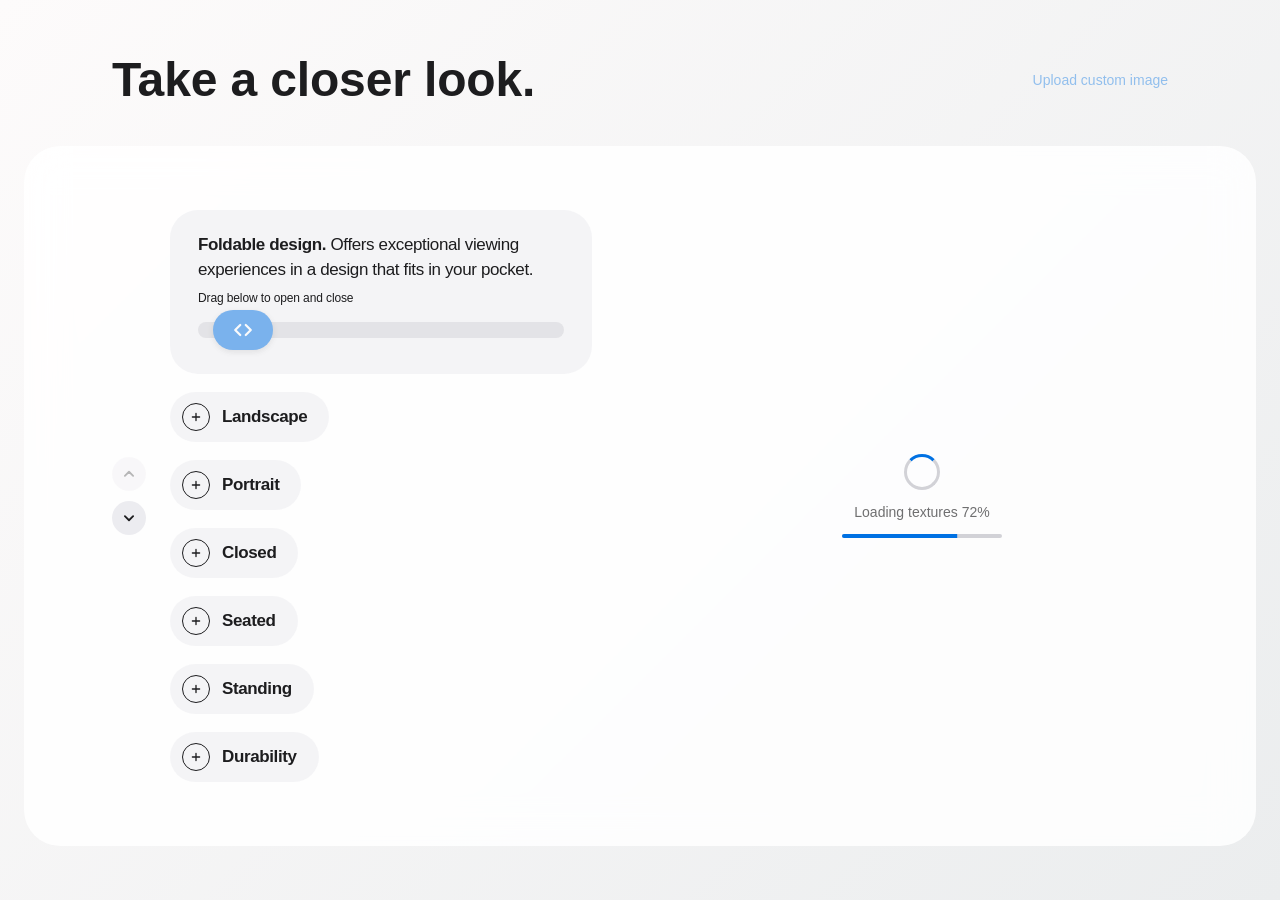
==== duo/index.html @ d58dbded "Banana Store with the iPhone Duo showcase - Store page with liquid glass buttons and a glass navbar " ====
<!doctype html>
<html lang="en">
  <head>
    <meta charset="utf-8" />
    <meta name="viewport" content="width=device-width, initial-scale=1, viewport-fit=cover" />
    <meta name="description" content="An interactive WebGL preview of a book-fold handset, built with TypeScript and three.js." />
    <meta name="color-scheme" content="light" />
    <title>iPhone Duo - Banana Store</title>
    <link rel="icon" href="./favicon.ico" />
    <link rel="apple-touch-icon" href="./favicon.ico" />
    <!-- Start the largest download early, at low priority so it never holds up the page, styles or menu. -->
    <link rel="preload" href="./assets/iPhone_Duo_Render.usdc" as="fetch" crossorigin fetchpriority="low" />
    <script type="module" crossorigin src="./assets/main-BdEQKyf-.js"></script>
    <link rel="modulepreload" crossorigin href="./assets/modulepreload-polyfill-B5Qt9EMX.js">
    <link rel="stylesheet" crossorigin href="./assets/main-D3qD_2T2.css">
  </head>
  <body>
    <div id="notice" class="notice" role="status" aria-live="polite" hidden></div>
    <main class="page">
      <div class="page-header">
        <h1 class="page-title">Take a closer look.</h1>
        <div class="upload-row">
          <button
            type="button"
            id="reset-upload"
            class="reset-button"
            aria-label="Reset to default image"
            title="Reset to default image"
            hidden
          >
            <svg viewBox="0 0 24 24" aria-hidden="true">
              <path d="M4.5 12a7.5 7.5 0 1 0 2.2-5.3" />
              <path d="M4.5 4.5v4h4" />
            </svg>
          </button>
          <button type="button" id="upload" class="upload-button" disabled>Upload custom image</button>
        </div>
      </div>

      <section class="viewer" aria-label="Foldable design">
        <div
          id="stage"
          class="stage"
          role="img"
          aria-label="3D model of the device. Drag to rotate and scroll to zoom."
        ></div>

        <div
          id="loader"
          class="loader"
          role="progressbar"
          aria-label="Loading 3D model"
          aria-busy="true"
          aria-valuemin="0"
          aria-valuemax="100"
          aria-valuenow="0"
        >
          <span class="loader-spinner" aria-hidden="true"></span>
          <span class="loader-label">Loading 3D model</span>
          <span class="loader-track" aria-hidden="true"><span class="loader-bar"></span></span>
        </div>

        <div class="highlights" id="highlights">
          <div class="highlight-sheet is-collapsed" id="highlight-sheet" aria-live="polite"></div>
          <div class="highlight-steps">
            <button type="button" id="previous-highlight" class="step-button" aria-label="Previous highlight">
              <svg viewBox="0 0 24 24" aria-hidden="true"><path d="m6.5 14.5 5.5-5.5 5.5 5.5" /></svg>
            </button>
            <button type="button" id="next-highlight" class="step-button" aria-label="Next highlight">
              <svg viewBox="0 0 24 24" aria-hidden="true"><path d="m6.5 9.5 5.5 5.5 5.5-5.5" /></svg>
            </button>
          </div>
          <ul class="highlight-list" id="highlight-list"></ul>
        </div>


        <input id="upload-file" type="file" accept="image/*" hidden />
      </section>
    </main>
  </body>
</html>
---- duo/assets/main-D3qD_2T2.css ----
:root{--page: linear-gradient(135deg, #fdfbfb 0%, #ebedee 100%);--surface: rgba(255, 255, 255, .85);--panel: rgba(240, 240, 242, .7);--text: #1d1d1f;--muted: rgba(29, 29, 31, .64);--track: #d2d2d7;--accent: #0071e3;--control: rgba(232, 232, 237, .8);--control-hover: rgba(220, 220, 225, .9);--rail-left: 88px;--rail-width: 422px;--ease-out: cubic-bezier(.32, .72, 0, 1);color-scheme:light;font-family:-apple-system,BlinkMacSystemFont,SF Pro Text,Helvetica Neue,Helvetica,Arial,sans-serif;font-synthesis:none;-webkit-font-smoothing:antialiased;color:var(--text);background:var(--page)}*{box-sizing:border-box}body{margin:0;min-height:100dvh;display:flex;flex-direction:column;justify-content:center;background:var(--page)}button,input{font:inherit;color:inherit;-webkit-tap-highlight-color:transparent}button{padding:0;border:0;background:none;cursor:pointer}button:disabled{cursor:default}:focus-visible{outline:2px solid var(--accent);outline-offset:3px}.site-links{position:fixed;z-index:10;top:24px;right:24px;display:flex;gap:8px}.site-link{display:grid;place-items:center;width:36px;height:36px;border-radius:50%;background:var(--control);color:var(--text);transition:background .2s ease}.site-link:hover{background:var(--control-hover)}.site-link svg{width:18px;height:18px;fill:currentColor}.notice{position:fixed;z-index:20;top:24px;left:50%;width:max-content;max-width:calc(100vw - 32px);transform:translate(-50%);padding:10px 16px;border-radius:12px;background:var(--surface);box-shadow:0 4px 16px #0000001f;font-size:14px;text-align:center}.page{width:100%;max-width:1440px;margin:0 auto;padding:48px 24px}.page-header{display:flex;justify-content:space-between;align-items:center;gap:16px;margin:0 0 40px;padding-inline:88px}.page-title{margin:0;font-size:48px;font-weight:600;line-height:1.08;letter-spacing:-.003em}.viewer{position:relative;height:clamp(560px,calc(100dvh - 200px),800px);overflow:hidden;border-radius:36px;background:var(--surface);backdrop-filter:blur(20px);-webkit-backdrop-filter:blur(20px)}.stage{position:absolute;inset:0;touch-action:none}.stage canvas{display:block;width:100%;height:100%;outline:none;cursor:default;opacity:0;transition:opacity .6s ease}.viewer.is-ready .stage canvas{opacity:1}.stage canvas.is-grabbable{cursor:grab}.stage canvas.is-grabbing{cursor:grabbing}.loader{position:absolute;inset:0 0 0 calc(var(--rail-left) + 54px + var(--rail-width));display:flex;flex-direction:column;align-items:center;justify-content:center;gap:14px;pointer-events:none;transition:opacity .5s ease,visibility .5s}.viewer.is-ready .loader{opacity:0;visibility:hidden}.loader-spinner{width:36px;height:36px;border:3px solid var(--track);border-top-color:var(--accent);border-radius:50%;animation:spin .9s linear infinite}.loader-label{font-size:14px;color:var(--muted);font-variant-numeric:tabular-nums}.loader-track{width:160px;height:4px;overflow:hidden;border-radius:2px;background:var(--track)}.loader-bar{display:block;height:100%;background:var(--accent);transform:scaleX(0);transform-origin:left;transition:transform .3s ease}.loader.is-failed .loader-spinner,.loader.is-failed .loader-track{display:none}@keyframes spin{to{transform:rotate(360deg)}}.highlights{position:absolute;top:16px;bottom:16px;left:var(--rail-left);display:flex;align-items:center;gap:20px;pointer-events:none}.highlights>*{pointer-events:auto}.highlight-steps{display:flex;flex:none;flex-direction:column;gap:10px}.step-button{display:grid;place-items:center;width:34px;height:34px;border-radius:50%;background:var(--control);color:var(--text)}.step-button:disabled{opacity:.32}.step-button svg{width:18px;height:18px;fill:none;stroke:currentColor;stroke-width:2.4;stroke-linecap:round;stroke-linejoin:round}.highlight-sheet{display:none}.highlight-list{position:relative;display:flex;flex-direction:column;align-items:flex-start;gap:18px;box-sizing:content-box;width:var(--rail-width);max-height:calc(100% - 8px);margin:0;padding:4px;overflow:hidden auto;overscroll-behavior:contain;list-style:none;scrollbar-width:none}.highlight-list::-webkit-scrollbar{display:none}.highlight{display:flex;flex:none;width:100%}.highlight-box{position:relative;width:max-content;max-width:100%;overflow:hidden;border-radius:999px;background:var(--panel);backdrop-filter:blur(12px);-webkit-backdrop-filter:blur(12px);transition:border-radius .55s var(--ease-out),background-color .25s ease,color .25s ease}.highlight.is-open .highlight-box{width:100%;border-radius:28px}.highlight-chip{display:flex;align-items:center;gap:12px;width:max-content;padding:11px 22px 11px 12px;font-size:17px;font-weight:600;line-height:26px;letter-spacing:-.022em;white-space:nowrap;transition:opacity .18s ease}.highlight.is-open .highlight-chip{position:absolute;top:0;left:0;opacity:0;pointer-events:none}.highlight-mark{display:grid;place-items:center;flex:none;width:28px;height:28px;border:1.6px solid currentColor;border-radius:50%}.highlight-mark--drag{border-color:var(--accent);background:var(--accent);color:#fff}.highlight-mark svg{width:16px;height:16px;fill:none;stroke:currentColor;stroke-width:2;stroke-linecap:round;stroke-linejoin:round}.highlight-detail{position:absolute;top:0;left:0;width:var(--rail-width);padding:22px 28px 24px;opacity:0;pointer-events:none;transition:opacity .28s ease}.highlight.is-open .highlight-detail{position:relative;opacity:1;pointer-events:auto;transition:opacity .42s ease .2s}.fold-control{display:block;margin-top:6px}.sponsored-tag{display:inline-block;margin-bottom:8px;padding:3px 9px;border-radius:999px;background:var(--panel);font-size:11px;font-weight:600;letter-spacing:.02em;text-transform:uppercase;opacity:.6}.info-copy{margin:0;font-size:17px;font-weight:400;line-height:1.47059;letter-spacing:-.022em;text-wrap:pretty}.info-copy strong{font-weight:600}.highlight-link{display:inline-block;margin-top:12px;font-size:15px;font-weight:600;color:var(--accent);text-decoration:none}.highlight-link:hover{text-decoration:underline}.fold-label{display:block;margin-top:8px;font-size:12px;line-height:1.33337;letter-spacing:-.01em}.fold-slider{display:block;width:100%;height:40px;margin:4px 0 0;appearance:none;-webkit-appearance:none;background:transparent;cursor:ew-resize;touch-action:none}.fold-slider:disabled{cursor:default;opacity:.5}.fold-slider::-webkit-slider-runnable-track{height:16px;border-radius:8px;background:var(--track)}.fold-slider::-moz-range-track{height:16px;border-radius:8px;background:var(--track)}.fold-slider::-webkit-slider-thumb{width:60px;height:40px;margin-top:-12px;appearance:none;-webkit-appearance:none;border:0;border-radius:20px;background:var(--accent) url("data:image/svg+xml,%3Csvg xmlns='http://www.w3.org/2000/svg' viewBox='0 0 24 24' fill='none' stroke='white' stroke-width='2.4' stroke-linecap='round' stroke-linejoin='round'%3E%3Cpath d='M9 6.5 3.5 12 9 17.5M15 6.5l5.5 5.5-5.5 5.5'/%3E%3C/svg%3E") center / 22px no-repeat;box-shadow:0 2px 6px #0000002e}.fold-slider::-moz-range-thumb{width:60px;height:40px;border:0;border-radius:20px;background:var(--accent) url("data:image/svg+xml,%3Csvg xmlns='http://www.w3.org/2000/svg' viewBox='0 0 24 24' fill='none' stroke='white' stroke-width='2.4' stroke-linecap='round' stroke-linejoin='round'%3E%3Cpath d='M9 6.5 3.5 12 9 17.5M15 6.5l5.5 5.5-5.5 5.5'/%3E%3C/svg%3E") center / 22px no-repeat;box-shadow:0 2px 6px #0000002e}.upload-row{display:flex;flex:none;align-items:center;gap:8px}.upload-button{font-size:14px;color:var(--accent);white-space:nowrap}.reset-button{display:grid;place-items:center;width:28px;height:28px;border-radius:50%;background:var(--control);color:var(--accent);transition:background .2s ease}.reset-button[hidden]{display:none}.reset-button:hover{background:var(--control-hover)}.reset-button svg{width:15px;height:15px;fill:none;stroke:currentColor;stroke-width:2.2;stroke-linecap:round;stroke-linejoin:round}.upload-button:hover{text-decoration:underline}.upload-button:disabled{opacity:.4;text-decoration:none}@media (min-width: 901px) and (max-width: 1200px){:root{--rail-left: 40px;--rail-width: 360px}.page-header{padding-inline:40px 88px}.page-title{font-size:40px}.highlight-chip,.info-copy{font-size:16px}}@media (min-width: 901px) and (max-height: 860px){.page{padding-block:24px}.page-header{margin-bottom:20px}.page-title{font-size:40px}.viewer{height:max(480px,calc(100dvh - 140px))}.highlight-list{gap:10px}.highlight-chip{padding:8px 18px 8px 10px;font-size:16px}.highlight-detail{padding:18px 22px 20px}.info-copy{font-size:15px}}@media (max-width: 900px),(max-height: 540px) and (orientation: landscape){body{height:100dvh;overflow:hidden;justify-content:stretch}.site-links{top:max(14px,env(safe-area-inset-top));right:max(14px,env(safe-area-inset-right));gap:6px}.site-link{width:34px;height:34px}.site-link svg{width:16px;height:16px}.notice{top:max(16px,env(safe-area-inset-top))}.page{display:flex;flex-direction:column;height:100dvh;padding:max(14px,env(safe-area-inset-top)) max(10px,env(safe-area-inset-right)) max(10px,env(safe-area-inset-bottom)) max(10px,env(safe-area-inset-left))}.page-header{flex:none;flex-wrap:wrap;align-items:baseline;row-gap:2px;column-gap:12px;min-height:34px;margin:0 88px 12px 0;padding-inline:8px}.page-title{font-size:clamp(24px,7vw,32px);line-height:34px}.upload-button{font-size:13px}.viewer{flex:1;min-height:0;height:auto;border-radius:28px}.loader{inset:0 0 min(34%,220px) 0}.highlights{inset:auto 0 0;flex-direction:column;align-items:stretch;gap:10px;padding-bottom:12px;transform:none;pointer-events:none}.highlights>*{pointer-events:auto}.highlight-steps{display:none}.highlight-sheet{display:block;max-height:min(42dvh,320px);margin-inline:10px;overflow:hidden auto;overscroll-behavior:contain;border-radius:22px;background:var(--panel);backdrop-filter:blur(16px);-webkit-backdrop-filter:blur(16px);scrollbar-width:none}.highlight-sheet::-webkit-scrollbar{display:none}.highlight-sheet.is-collapsed{height:0;margin-bottom:-10px;pointer-events:none}.highlight-sheet .highlight-detail{position:relative;width:auto;padding:16px 18px;opacity:1;pointer-events:auto;transition:none}.highlight-sheet.is-collapsed .highlight-detail{opacity:0;transition:opacity .2s ease}.highlight-list{--rail-width: auto;position:relative;flex-direction:row;align-items:center;gap:8px;width:auto;padding:2px 10px;overflow:auto hidden;overscroll-behavior-x:contain;scroll-padding-inline:10px;scroll-snap-type:x proximity;scrollbar-width:none;touch-action:pan-x;-webkit-mask-image:linear-gradient(to right,transparent,#000 10px,#000 calc(100% - 10px),transparent);mask-image:linear-gradient(to right,transparent,#000 10px,#000 calc(100% - 10px),transparent)}.highlight-list::-webkit-scrollbar{display:none}.highlight{flex:none;width:auto;scroll-snap-align:center}.highlight-box{transition:width .55s var(--ease-out),border-radius .55s var(--ease-out),background-color .25s ease,color .25s ease}.highlight.is-open .highlight-box{width:max-content;border-radius:999px}.highlight.is-open .highlight-chip{position:static;opacity:1;pointer-events:auto}.highlight.is-current .highlight-box{background:var(--text);color:#fff}.highlight-chip{gap:8px;min-height:44px;padding:8px 16px 8px 8px;font-size:15px;line-height:22px}.highlight-chip:active{transform:scale(.97)}.highlight-mark{width:26px;height:26px}.highlight-mark svg{width:14px;height:14px}.info-copy{font-size:15px;line-height:1.45}.sponsored-tag{margin-bottom:6px}.fold-slider{margin-top:2px}.highlight-link{margin-top:8px;min-height:32px;line-height:32px}}@media (max-height: 540px) and (orientation: landscape){.page{padding-top:max(10px,env(safe-area-inset-top))}.page-header{min-height:30px;margin-bottom:8px}.page-title{font-size:22px;line-height:30px}.site-links{top:max(8px,env(safe-area-inset-top))}.viewer{border-radius:22px}.loader{inset:0 0 0 min(44%,340px)}.highlights{top:0;right:auto;width:min(44%,340px);justify-content:flex-end;padding-block:10px}.highlight-sheet{max-height:calc(100% - 64px)}.info-copy{font-size:14px}}@media (hover: hover){.highlight:not(.is-current) .highlight-box:hover{background:var(--control-hover)}}@media (prefers-reduced-motion: reduce){*,*:before,*:after{transition-duration:.01ms!important;animation-duration:.01ms!important}.loader-spinner{animation-duration:2s!important}}
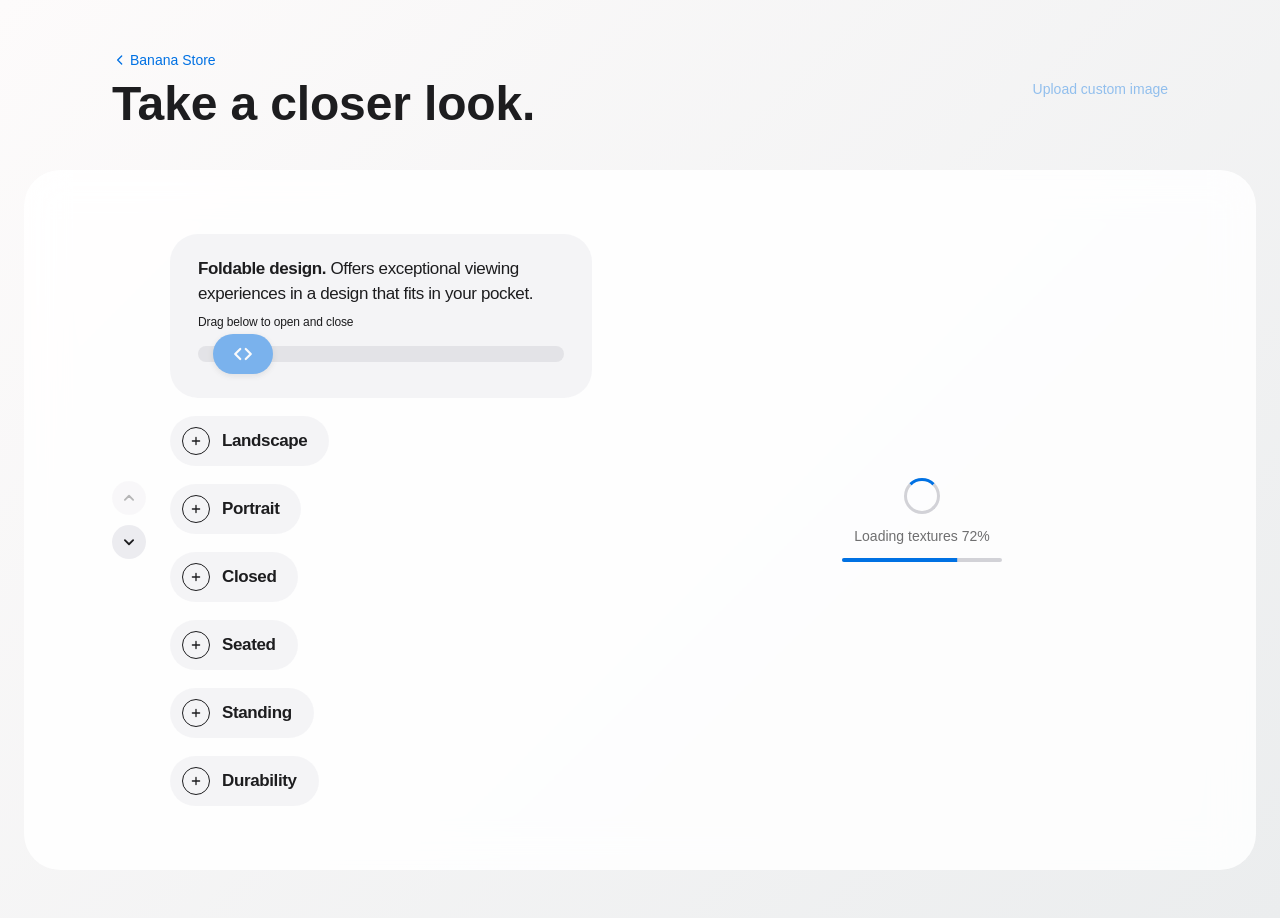
==== commit bb89a5a9: "Add a way back to the store from the 3D viewer Co-Authored-By: Claude Opus 5.5 <noreply@anthropic.co" ====
--- a/duo/index.html
+++ b/duo/index.html
@@ -13,12 +13,26 @@
     <script type="module" crossorigin src="./assets/main-BdEQKyf-.js"></script>
     <link rel="modulepreload" crossorigin href="./assets/modulepreload-polyfill-B5Qt9EMX.js">
     <link rel="stylesheet" crossorigin href="./assets/main-D3qD_2T2.css">
+    <style>
+      /* Way back to the store: a small blue link above the title, like Apple's breadcrumbs */
+      .page-heading { display: flex; flex-direction: column; align-items: flex-start; gap: 6px; }
+      .home-link { display: inline-flex; align-items: center; gap: 2px; margin-left: -4px; padding: 4px; border-radius: 8px; font-size: 14px; color: var(--accent); text-decoration: none; }
+      .home-link svg { width: 16px; height: 16px; fill: none; stroke: currentColor; stroke-width: 2; stroke-linecap: round; stroke-linejoin: round; }
+      .home-link:hover { text-decoration: underline; }
+      .home-link:focus-visible { outline: 2px solid var(--accent); outline-offset: 2px; }
+    </style>
   </head>
   <body>
     <div id="notice" class="notice" role="status" aria-live="polite" hidden></div>
     <main class="page">
       <div class="page-header">
-        <h1 class="page-title">Take a closer look.</h1>
+        <div class="page-heading">
+          <a class="home-link" href="../">
+            <svg viewBox="0 0 24 24" aria-hidden="true"><path d="m14.5 6-6 6 6 6" /></svg>
+            Banana Store
+          </a>
+          <h1 class="page-title">Take a closer look.</h1>
+        </div>
         <div class="upload-row">
           <button
             type="button"
